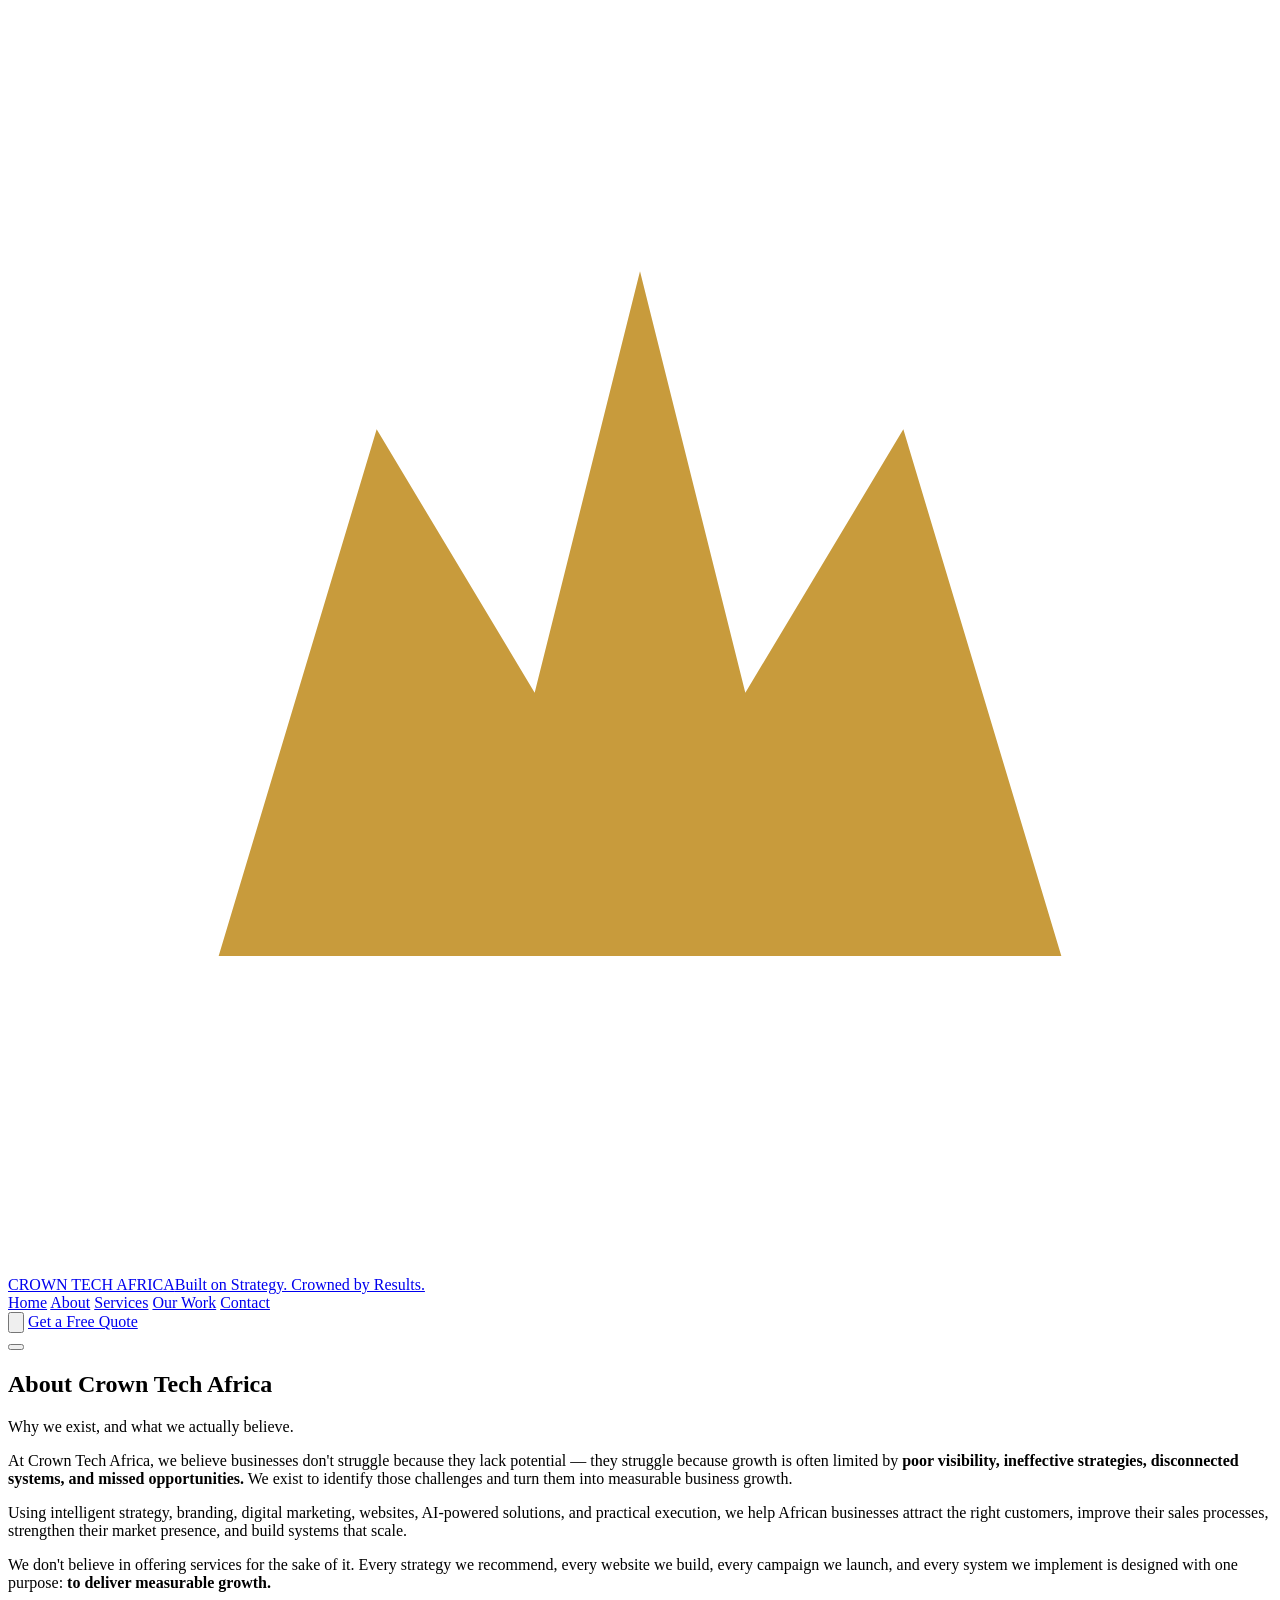
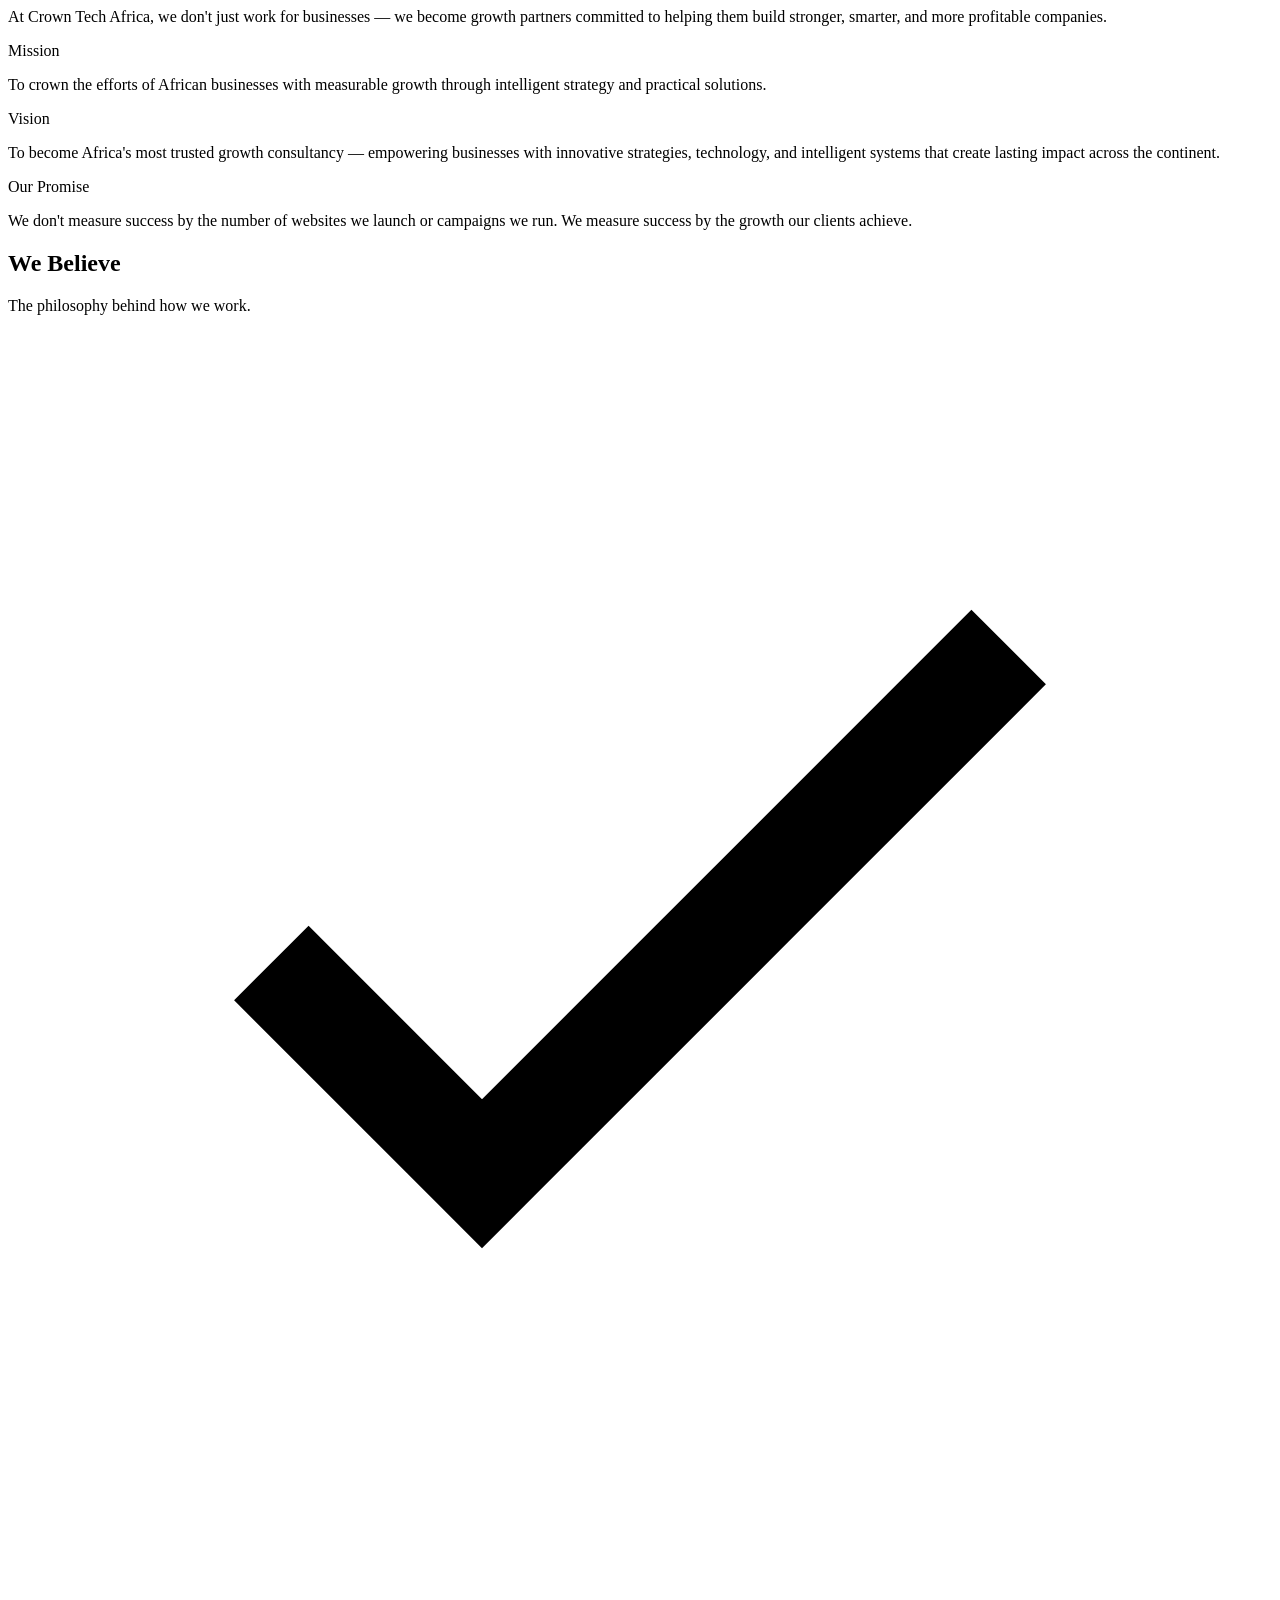
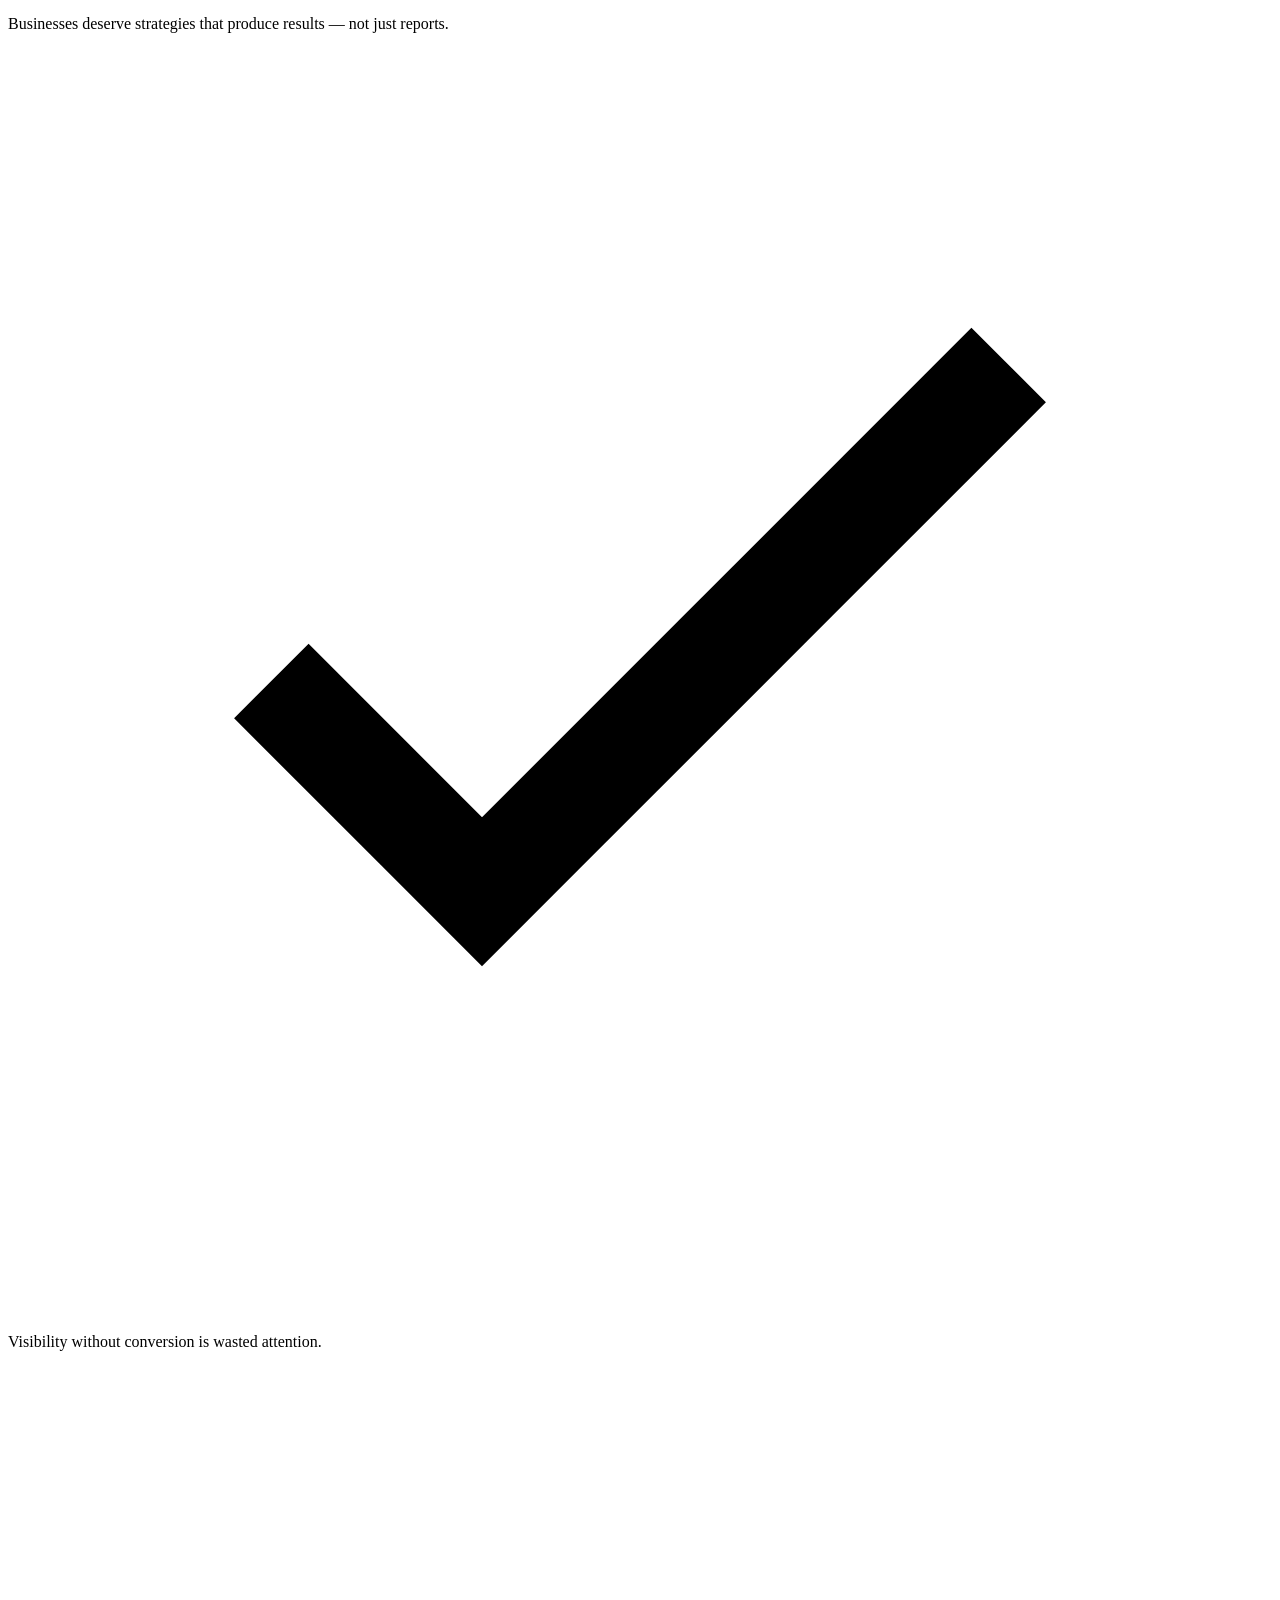
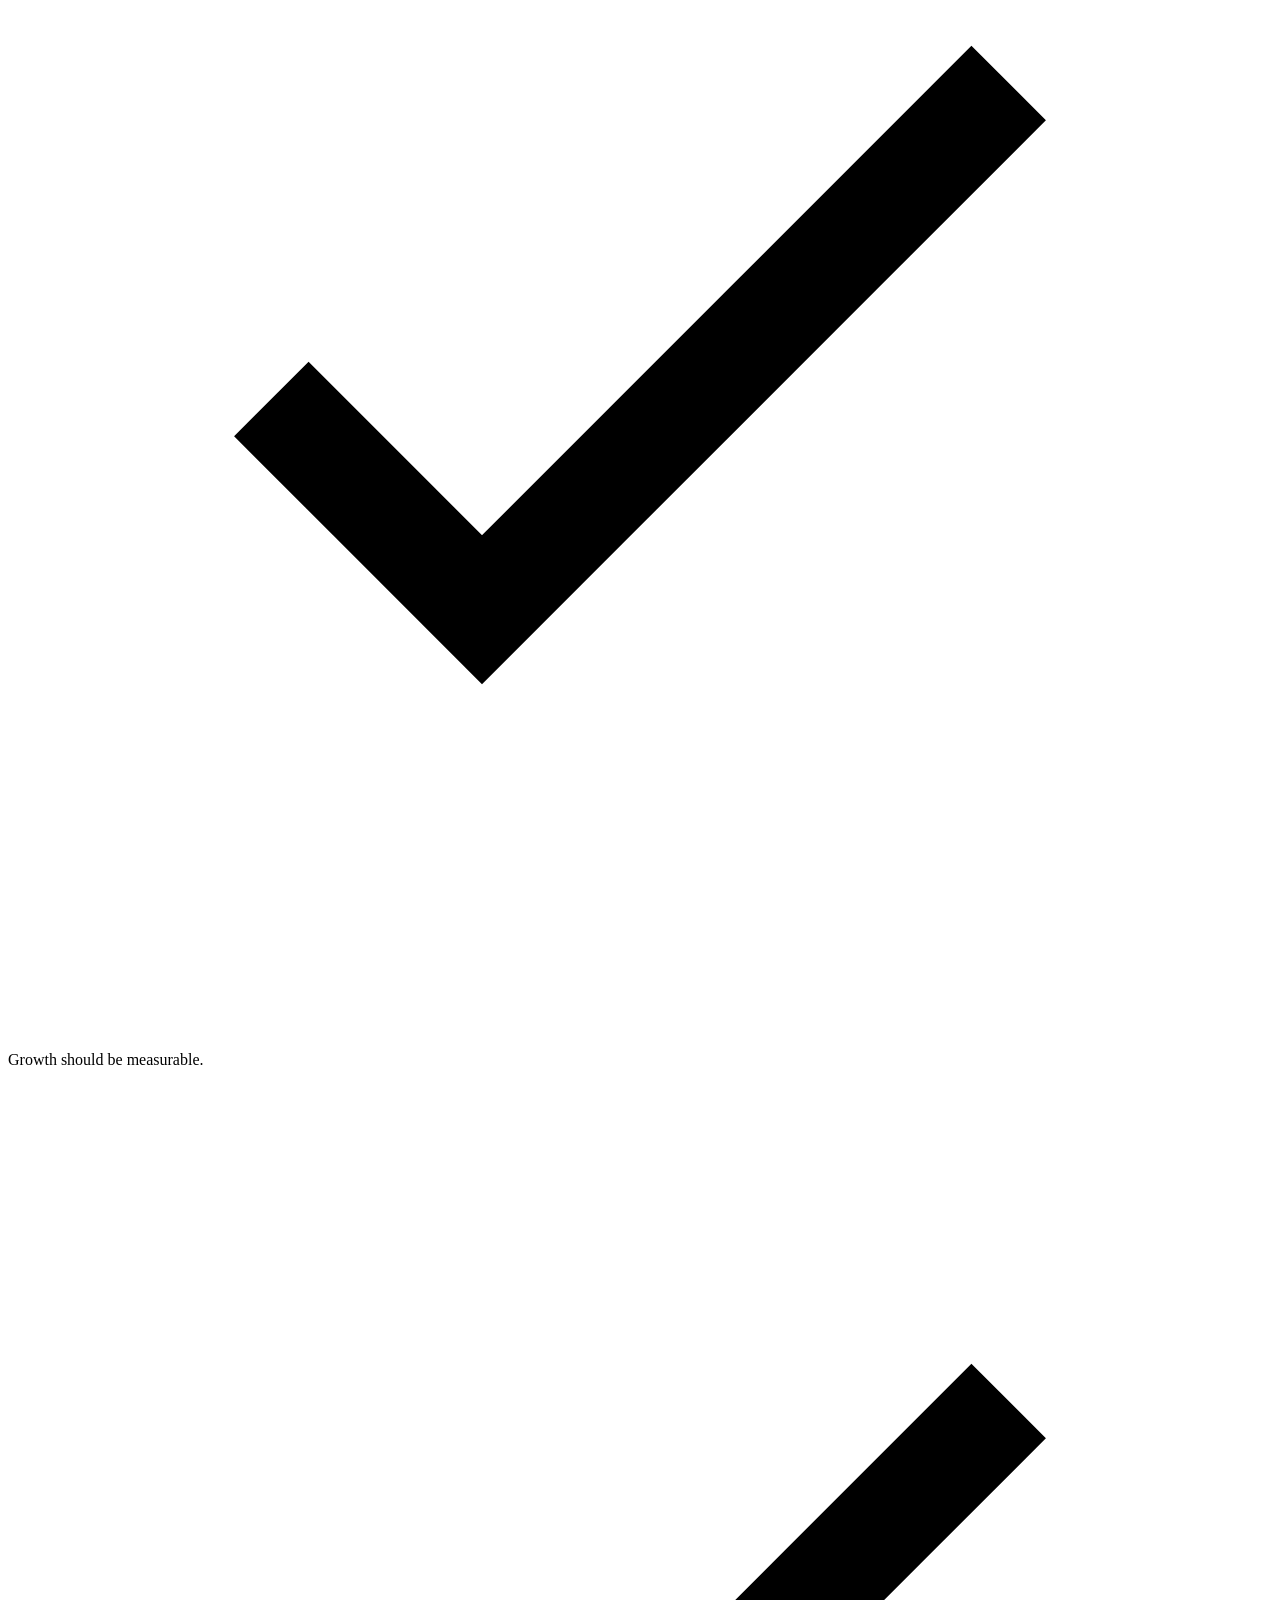
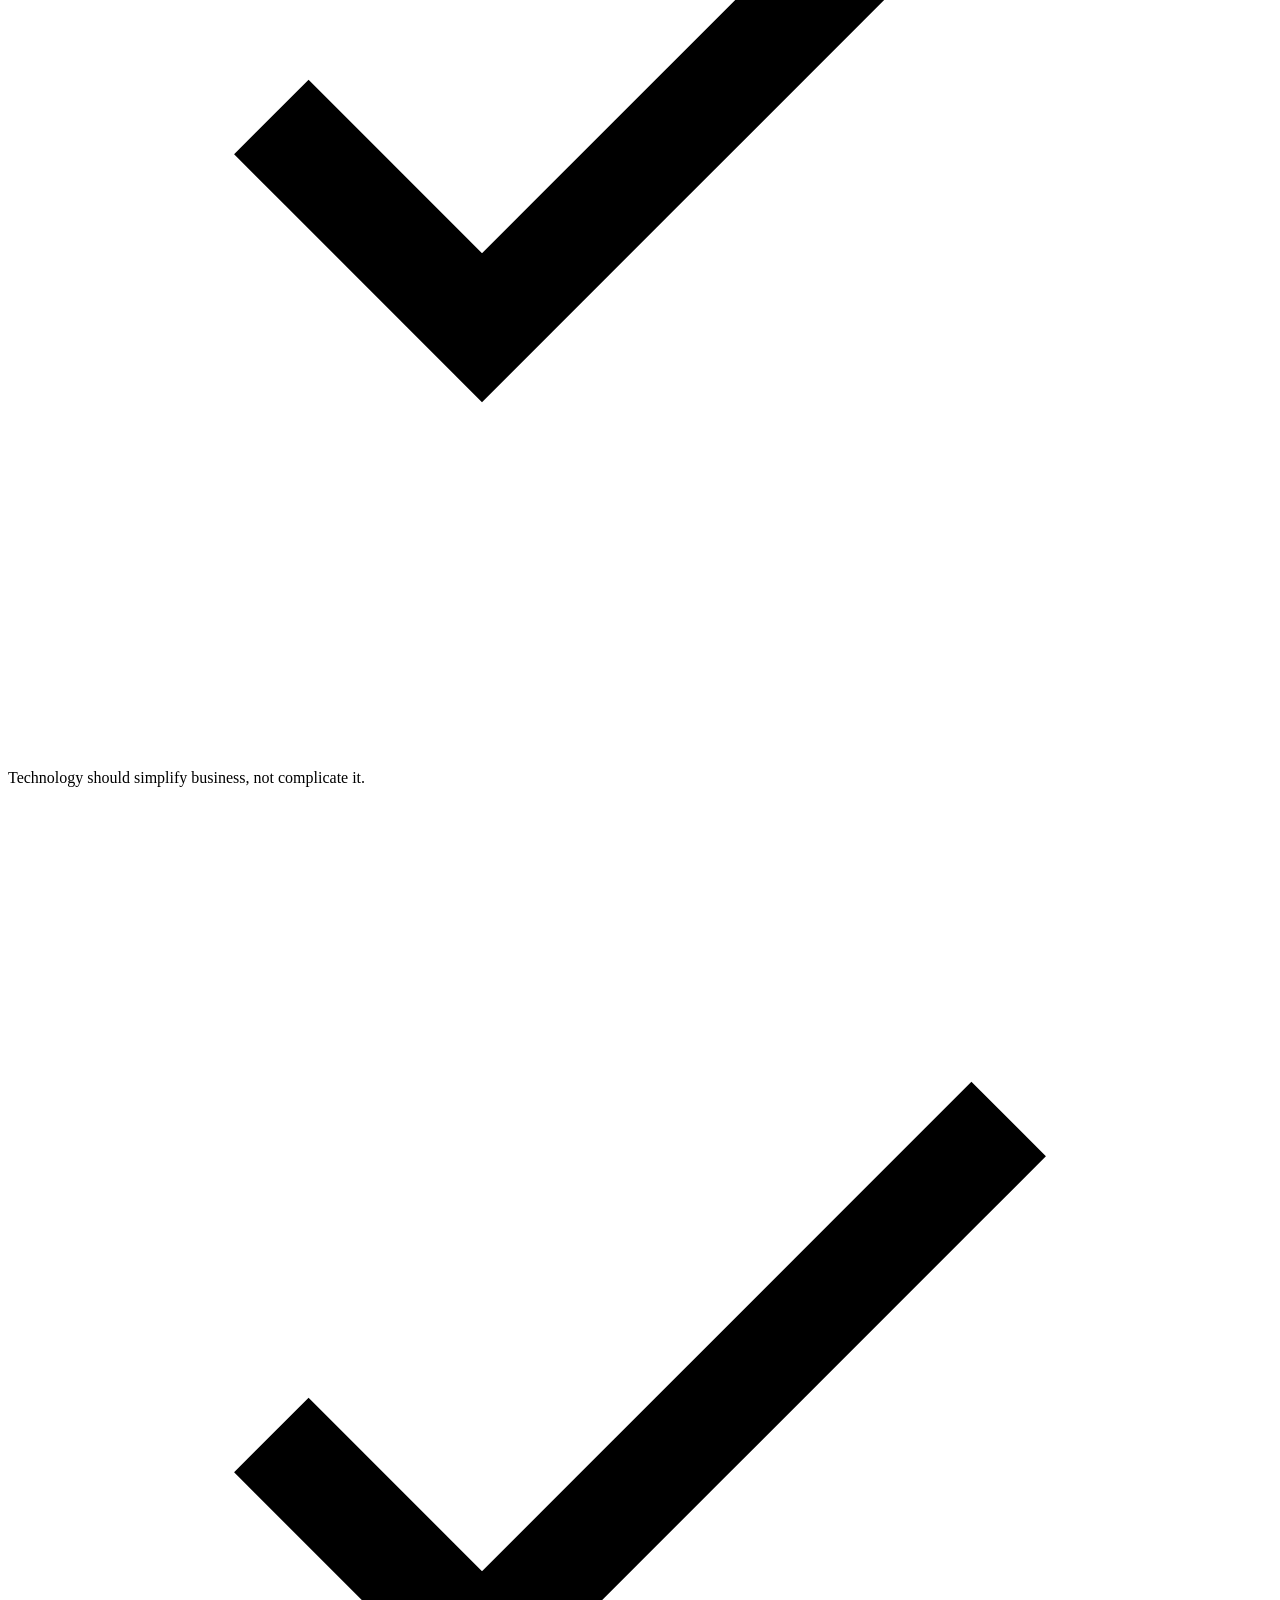
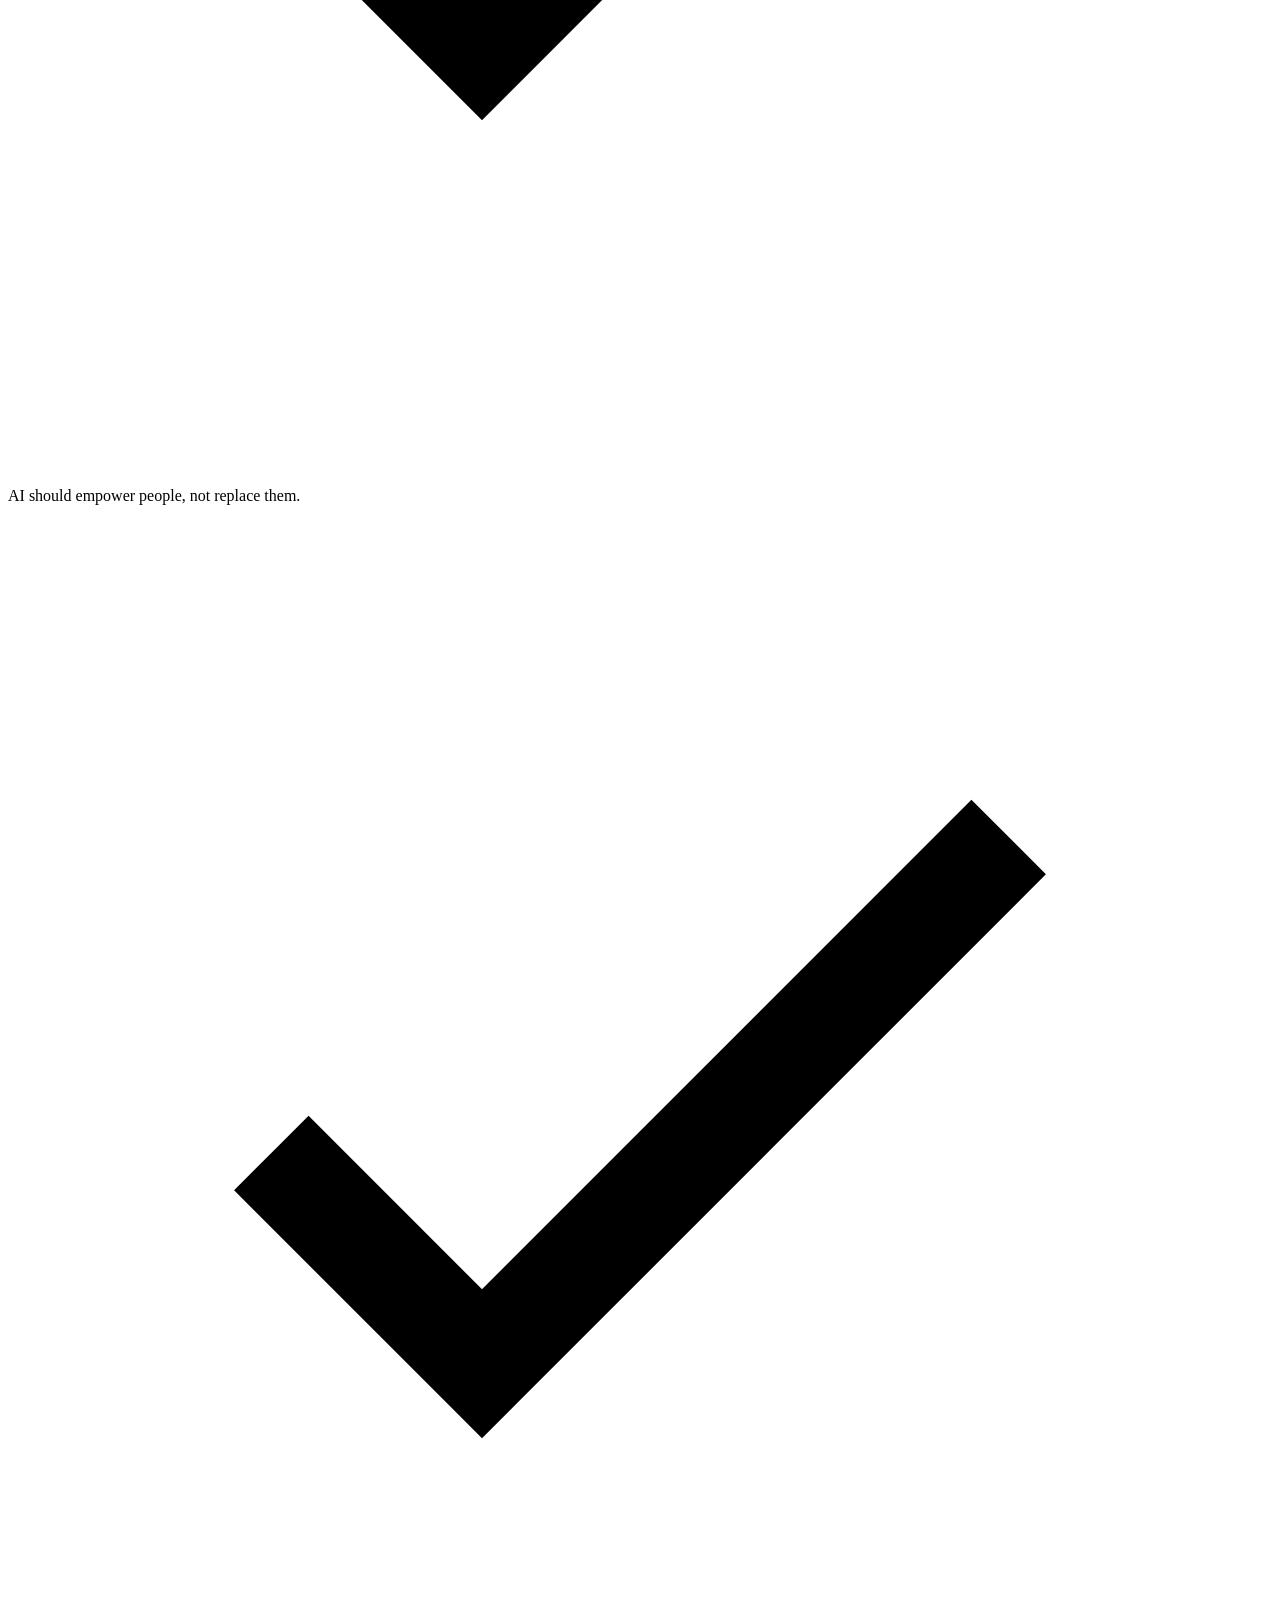
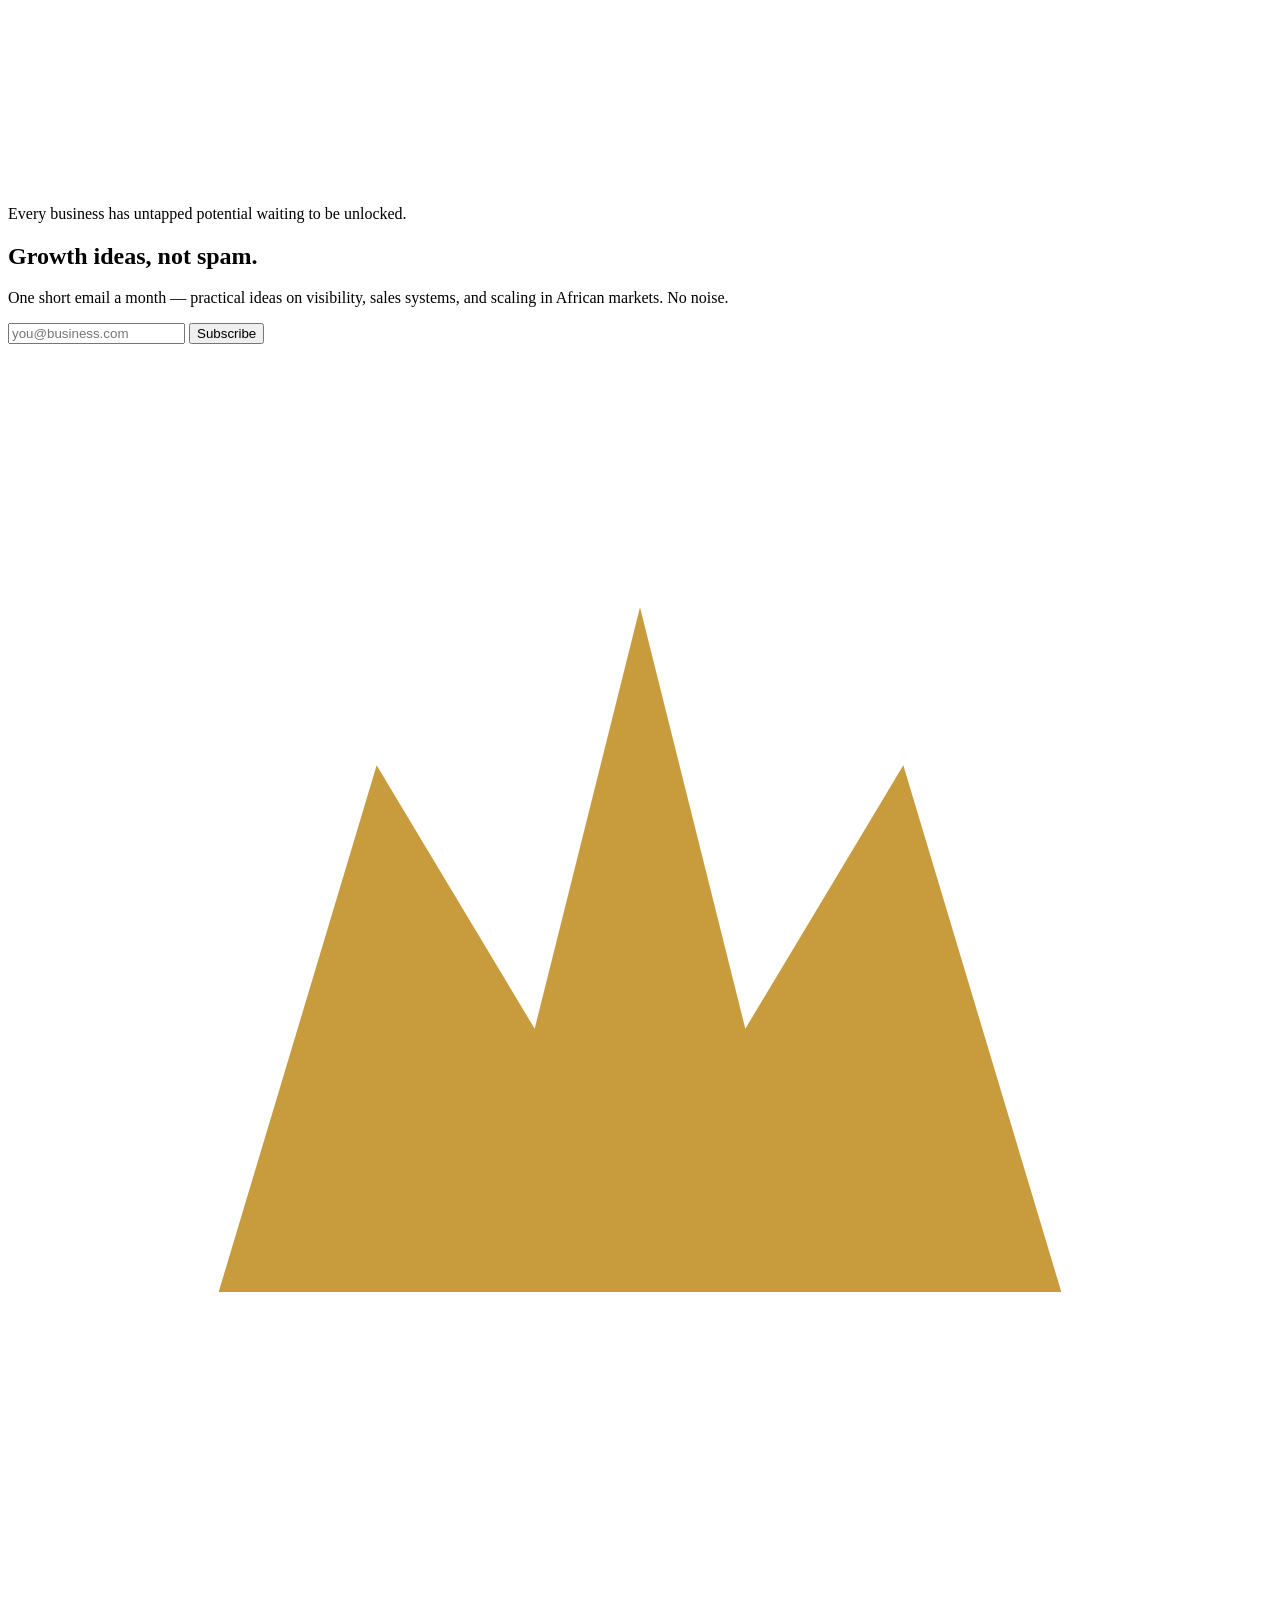
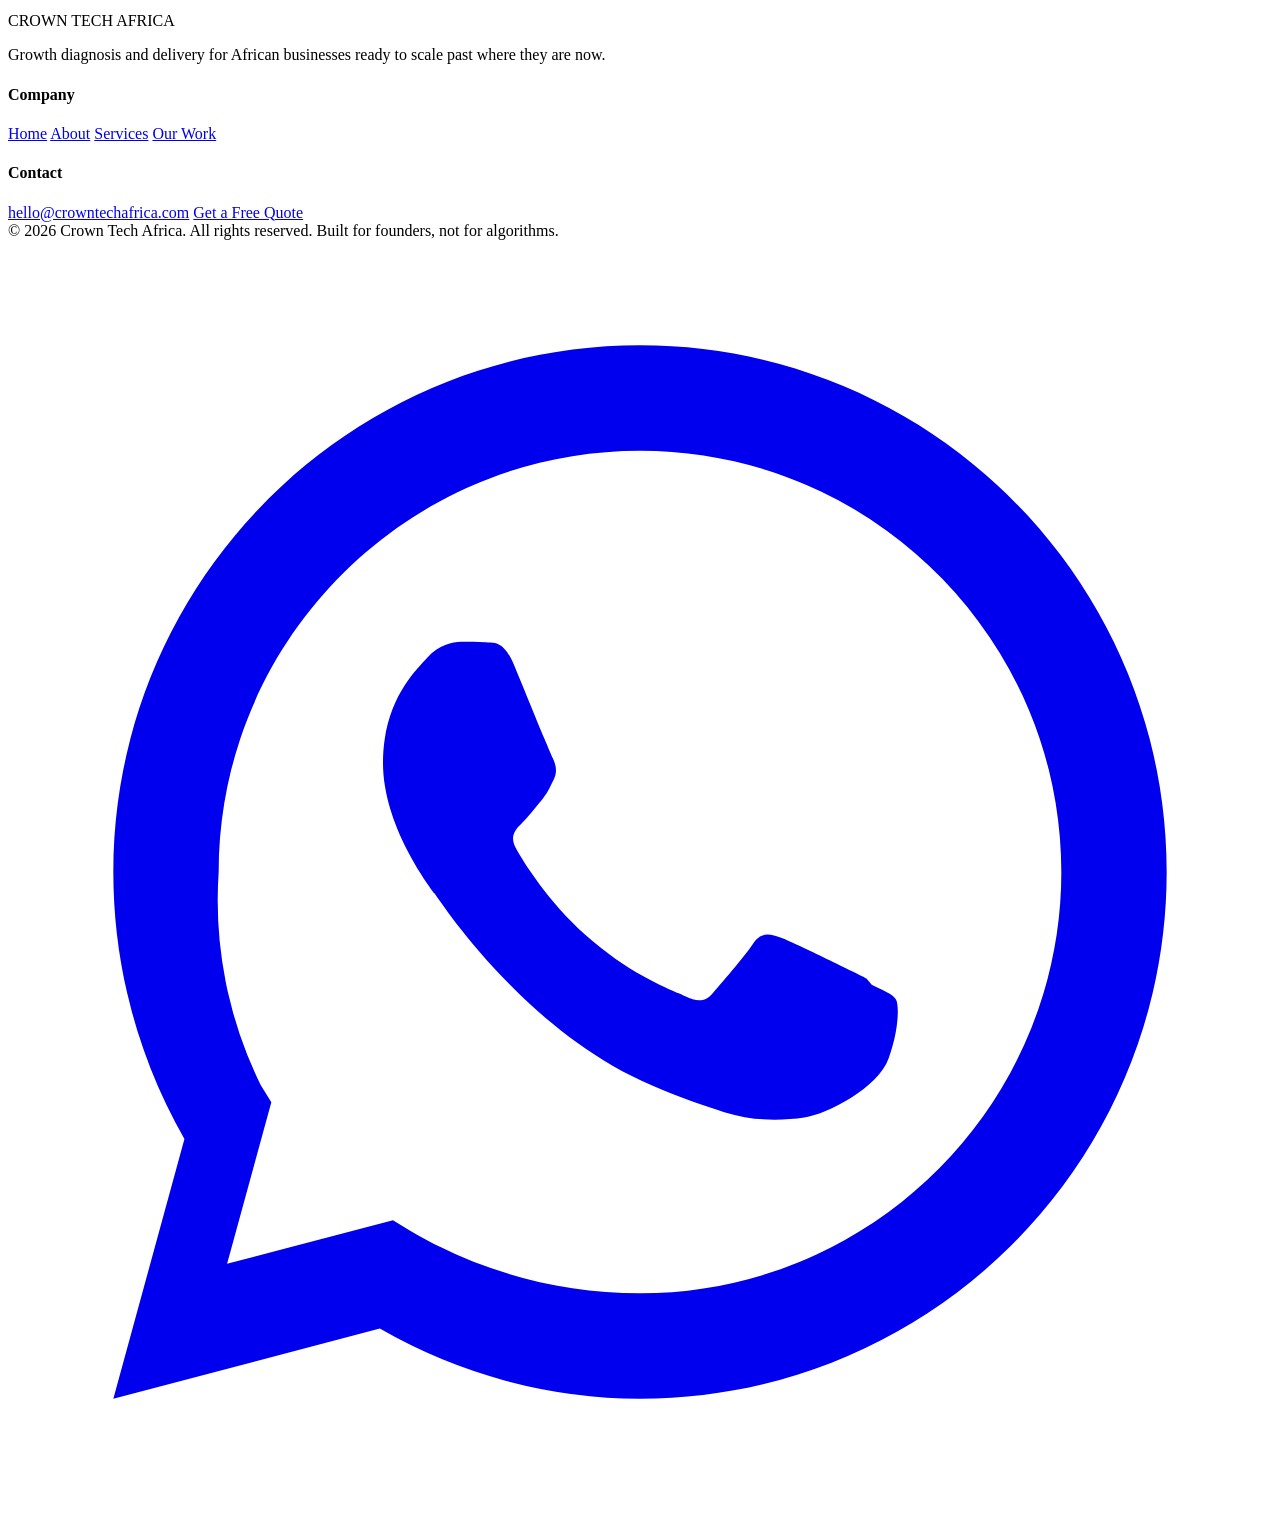
==== about.html @ 4c2766a7 "Add files via upload" ====
<!DOCTYPE html>
<html lang="en">
<head>
<meta charset="UTF-8">
<meta name="viewport" content="width=device-width, initial-scale=1.0">
<title>About — Crown Tech Africa</title>
<meta name="description" content="Why Crown Tech Africa exists: our mission, vision, and the philosophy behind how we work.">
<link rel="icon" type="image/svg+xml" href="data:image/svg+xml,%3Csvg xmlns='http://www.w3.org/2000/svg' viewBox='0 0 32 32'%3E%3Crect width='32' height='32' rx='6' fill='%230e0f1a'/%3E%3Cpath fill='%23c89b3c' d='M6 24 L9 11 L13 17 L16 7 L19 17 L23 11 L26 24 Z'/%3E%3C/svg%3E">
<link href="https://fonts.googleapis.com/css2?family=Fraunces:ital,opsz,wght@0,9..144,400;0,9..144,500;0,9..144,600;0,9..144,700;1,9..144,500&family=Inter:wght@400;500;600;700&family=IBM+Plex+Mono:wght@400;500&display=swap" rel="stylesheet">
<link rel="stylesheet" href="styles.css">
</head>
<body>
<header>
  <div class="wrap">
    <nav>
      <a href="index.html" class="brand-link">
        <div class="brand">
          <svg viewBox="0 0 24 24" fill="#c89b3c" stroke="none"><path d="M4 18 L7 8 L10 13 L12 5 L14 13 L17 8 L20 18 Z"/></svg>
          <span>CROWN TECH AFRICA<span class="sub">Built on Strategy. Crowned by Results.</span></span>
        </div>
      </a>
      <div class="nav-links">
        <a href="index.html">Home</a>
        <a href="about.html" class="active">About</a>
        <a href="services.html">Services</a>
        <a href="works.html">Our Work</a>
        <a href="contact.html">Contact</a>
      </div>
      <div class="nav-cta">
        <button class="theme-toggle" id="themeToggle" aria-label="Toggle light and dark mode">
          <svg id="themeIcon" viewBox="0 0 24 24" fill="none" stroke="currentColor" stroke-width="1.8" stroke-linecap="round"><path d="M20 14.5A8 8 0 1 1 9.5 4a6.5 6.5 0 0 0 10.5 10.5z"/></svg>
        </button>
        <a href="contact.html" class="btn btn-gold">Get a Free Quote</a>
      </div>
      <button class="burger" aria-label="Menu"><span></span><span></span><span></span></button>
    </nav>
  </div>
</header>

<section id="about">
  <div class="wrap">
    <div class="section-head">
      <h2>About Crown Tech Africa</h2>
      <p>Why we exist, and what we actually believe.</p>
    </div>

    <p class="about-intro">At Crown Tech Africa, we believe businesses don't struggle because they lack potential — they struggle because growth is often limited by <strong>poor visibility, ineffective strategies, disconnected systems, and missed opportunities.</strong> We exist to identify those challenges and turn them into measurable business growth.</p>

    <p class="about-intro">Using intelligent strategy, branding, digital marketing, websites, AI-powered solutions, and practical execution, we help African businesses attract the right customers, improve their sales processes, strengthen their market presence, and build systems that scale.</p>

    <p class="about-intro">We don't believe in offering services for the sake of it. Every strategy we recommend, every website we build, every campaign we launch, and every system we implement is designed with one purpose: <strong>to deliver measurable growth.</strong></p>

    <p class="about-intro">At Crown Tech Africa, we don't just work for businesses — we become growth partners committed to helping them build stronger, smarter, and more profitable companies.</p>

    <div class="pillar-grid">
      <div class="pillar-card">
        <div class="tag">Mission</div>
        <p>To crown the efforts of African businesses with measurable growth through intelligent strategy and practical solutions.</p>
      </div>
      <div class="pillar-card">
        <div class="tag">Vision</div>
        <p>To become Africa's most trusted growth consultancy — empowering businesses with innovative strategies, technology, and intelligent systems that create lasting impact across the continent.</p>
      </div>
      <div class="pillar-card">
        <div class="tag">Our Promise</div>
        <p>We don't measure success by the number of websites we launch or campaigns we run. We measure success by the growth our clients achieve.</p>
      </div>
    </div>

    <div class="section-head" style="border-top:none; padding-top:0;">
      <h2>We Believe</h2>
      <p>The philosophy behind how we work.</p>
    </div>
    <div class="belief-grid">
      <div class="belief-item">
        <svg viewBox="0 0 24 24" fill="none" stroke="currentColor" stroke-width="2"><path d="M5 12l4 4L19 6"/></svg>
        <p>Businesses deserve strategies that produce results — not just reports.</p>
      </div>
      <div class="belief-item">
        <svg viewBox="0 0 24 24" fill="none" stroke="currentColor" stroke-width="2"><path d="M5 12l4 4L19 6"/></svg>
        <p>Visibility without conversion is wasted attention.</p>
      </div>
      <div class="belief-item">
        <svg viewBox="0 0 24 24" fill="none" stroke="currentColor" stroke-width="2"><path d="M5 12l4 4L19 6"/></svg>
        <p>Growth should be measurable.</p>
      </div>
      <div class="belief-item">
        <svg viewBox="0 0 24 24" fill="none" stroke="currentColor" stroke-width="2"><path d="M5 12l4 4L19 6"/></svg>
        <p>Technology should simplify business, not complicate it.</p>
      </div>
      <div class="belief-item">
        <svg viewBox="0 0 24 24" fill="none" stroke="currentColor" stroke-width="2"><path d="M5 12l4 4L19 6"/></svg>
        <p>AI should empower people, not replace them.</p>
      </div>
      <div class="belief-item">
        <svg viewBox="0 0 24 24" fill="none" stroke="currentColor" stroke-width="2"><path d="M5 12l4 4L19 6"/></svg>
        <p>Every business has untapped potential waiting to be unlocked.</p>
      </div>
    </div>
  </div>
</section>


<section class="newsletter">
  <div class="wrap">
    <div class="newsletter-box">
      <div>
        <h2>Growth ideas, not spam.</h2>
        <p>One short email a month — practical ideas on visibility, sales systems, and scaling in African markets. No noise.</p>
      </div>
      <form id="newsletterForm" class="newsletter-form">
        <input type="email" id="newsletterEmail" placeholder="you@business.com" required>
        <button type="submit" class="btn btn-gold">Subscribe</button>
      </form>
    </div>
  </div>
</section>

<footer>
  <div class="wrap">
    <div class="footer-top">
      <div class="footer-brand">
        <div class="brand">
          <svg viewBox="0 0 24 24" fill="#c89b3c" stroke="none"><path d="M4 18 L7 8 L10 13 L12 5 L14 13 L17 8 L20 18 Z"/></svg>
          <span>CROWN TECH AFRICA</span>
        </div>
        <p>Growth diagnosis and delivery for African businesses ready to scale past where they are now.</p>
      </div>
      <div class="footer-links">
        <div class="footer-col">
          <h4 class="mono">Company</h4>
          <a href="index.html">Home</a>
          <a href="about.html">About</a>
          <a href="services.html">Services</a>
          <a href="works.html">Our Work</a>
        </div>
        <div class="footer-col">
          <h4 class="mono">Contact</h4>
          <a href="mailto:hello@crowntechafrica.com">hello@crowntechafrica.com</a>
          <a href="contact.html">Get a Free Quote</a>
        </div>
      </div>
    </div>
    <div class="footer-bottom">
      <span>© 2026 Crown Tech Africa. All rights reserved.</span>
      <span>Built for founders, not for algorithms.</span>
    </div>
  </div>
</footer>

<a href="https://wa.me/2348143482595" target="_blank" rel="noopener" class="whatsapp-float" aria-label="Chat on WhatsApp">
  <svg viewBox="0 0 24 24" fill="currentColor"><path d="M12 2C6.48 2 2 6.48 2 12c0 1.85.5 3.58 1.35 5.07L2 22l5.06-1.33A9.94 9.94 0 0 0 12 22c5.52 0 10-4.48 10-10S17.52 2 12 2zm0 18c-1.6 0-3.1-.44-4.38-1.2l-.31-.19-3.15.83.84-3.07-.2-.32A7.94 7.94 0 0 1 4 12c0-4.41 3.59-8 8-8s8 3.59 8 8-3.59 8-8 8zm4.3-5.98c-.24-.12-1.4-.69-1.62-.77-.22-.08-.38-.12-.54.12-.16.24-.62.77-.76.93-.14.16-.28.18-.52.06-.24-.12-1-.37-1.9-1.17-.7-.62-1.18-1.39-1.31-1.63-.14-.24-.01-.37.11-.49.11-.11.24-.28.36-.42.12-.14.16-.24.24-.4.08-.16.04-.3-.02-.42-.06-.12-.54-1.3-.74-1.78-.2-.47-.4-.4-.54-.41-.14-.01-.3-.01-.46-.01-.16 0-.42.06-.64.3-.22.24-.84.82-.84 2s.86 2.32.98 2.48c.12.16 1.7 2.6 4.12 3.64.58.25 1.03.4 1.38.51.58.18 1.1.16 1.52.1.46-.07 1.4-.57 1.6-1.12.2-.55.2-1.02.14-1.12-.06-.1-.22-.16-.46-.28z"/></svg>
</a>

<script src="script.js"></script>
</body>
</html>
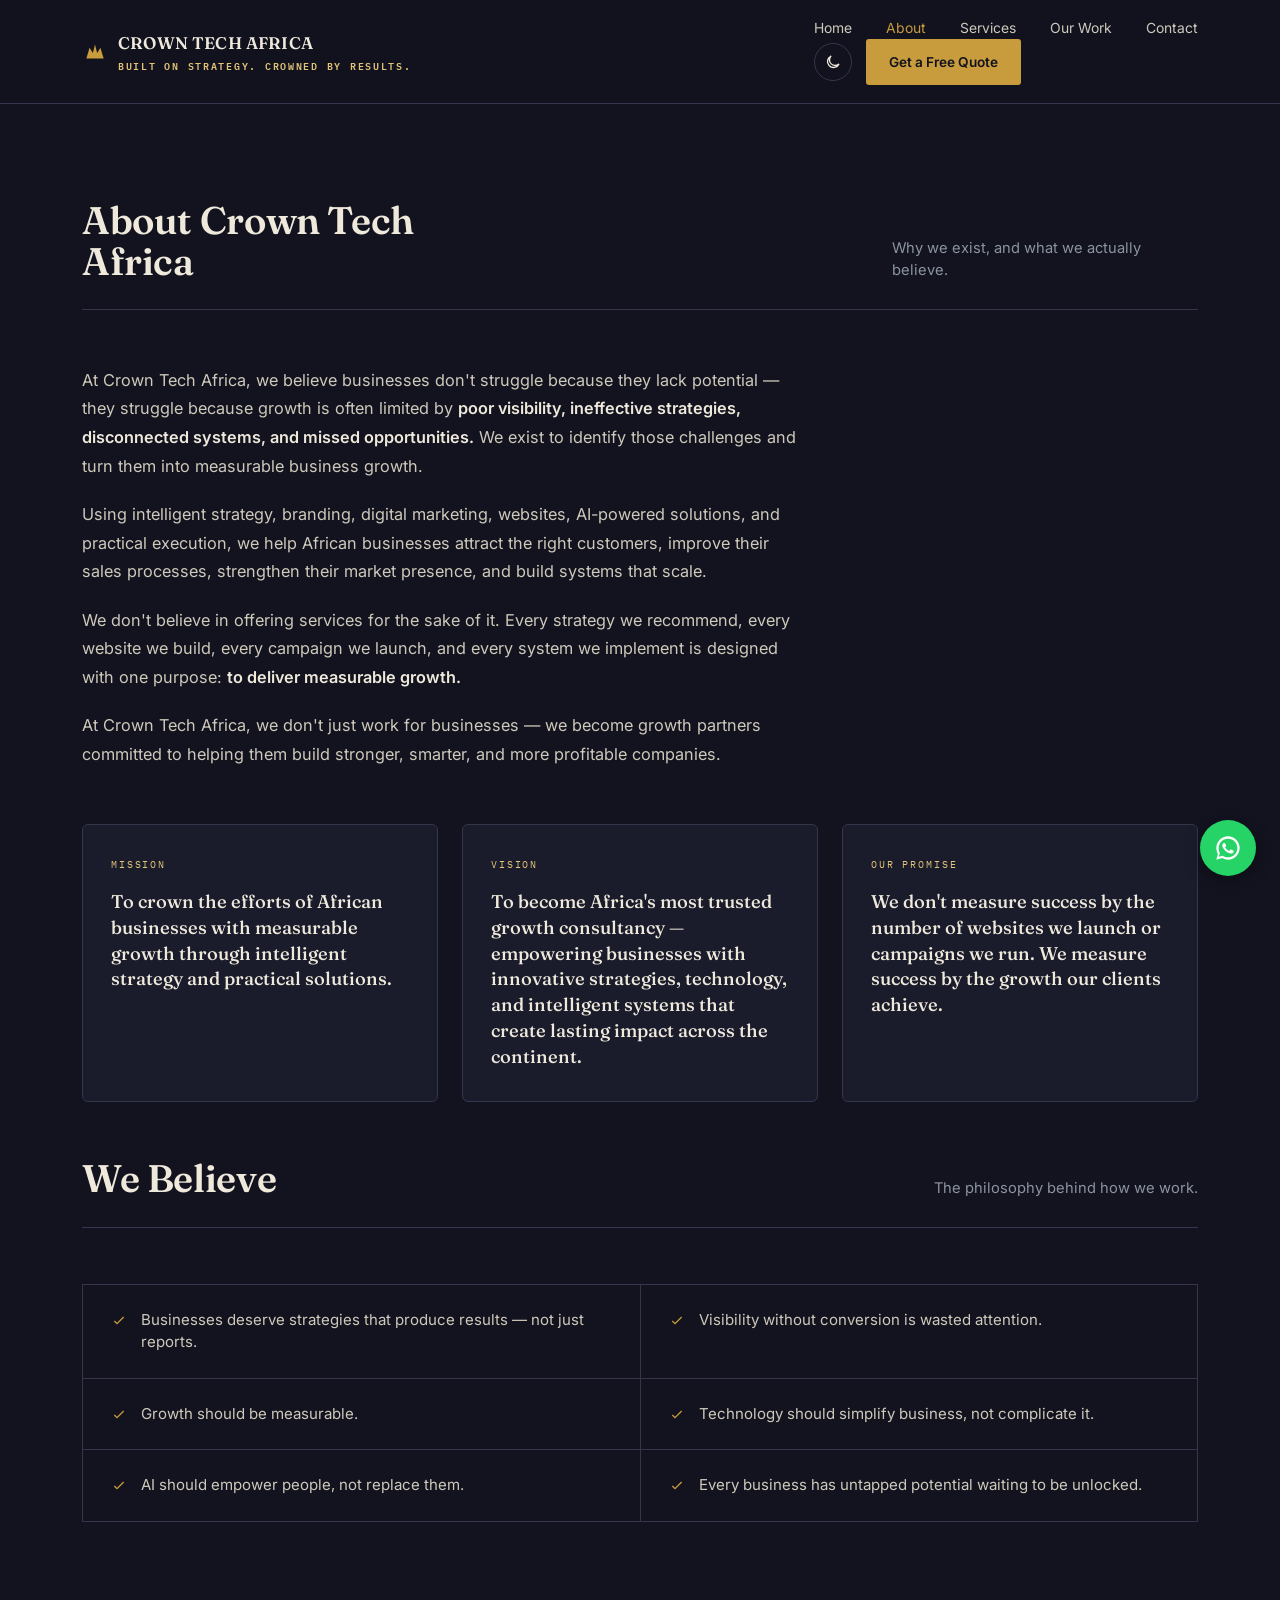
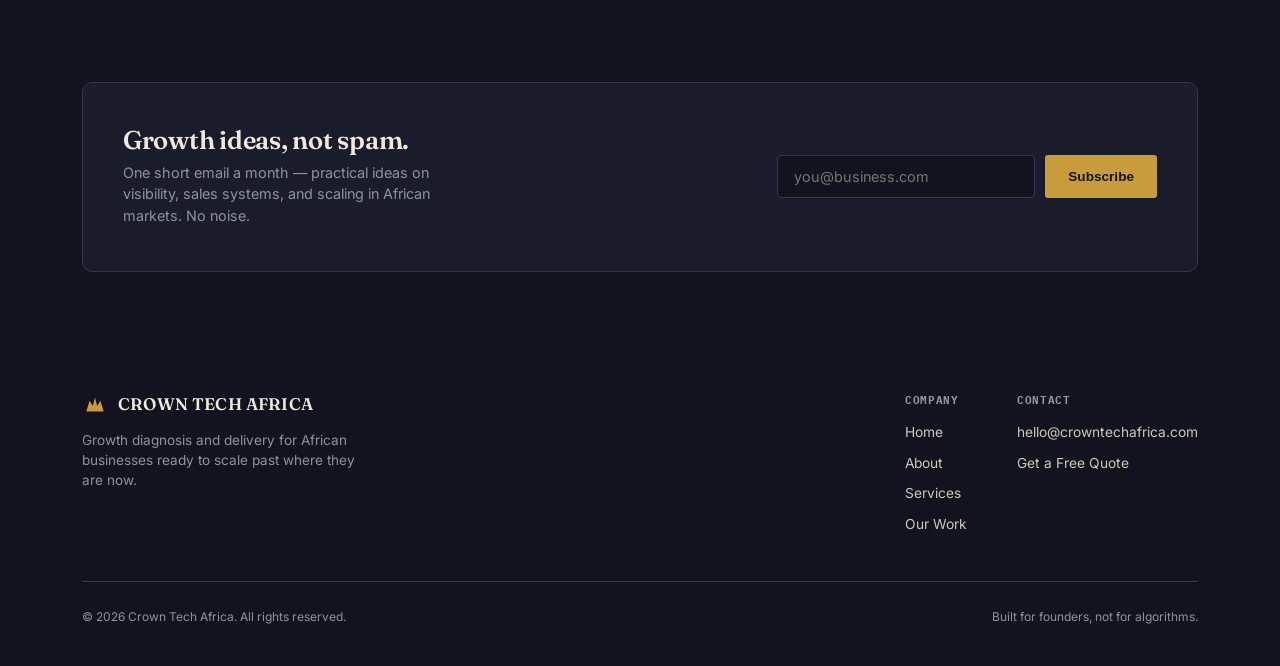
==== commit 58595032: "Add files via upload" ====
--- a/about.html
+++ b/about.html
@@ -19,18 +19,20 @@
           <span>CROWN TECH AFRICA<span class="sub">Built on Strategy. Crowned by Results.</span></span>
         </div>
       </a>
-      <div class="nav-links">
+      <div class="nav-menu">
+        <div class="nav-links">
         <a href="index.html">Home</a>
         <a href="about.html" class="active">About</a>
         <a href="services.html">Services</a>
         <a href="works.html">Our Work</a>
         <a href="contact.html">Contact</a>
       </div>
-      <div class="nav-cta">
+        <div class="nav-cta">
         <button class="theme-toggle" id="themeToggle" aria-label="Toggle light and dark mode">
           <svg id="themeIcon" viewBox="0 0 24 24" fill="none" stroke="currentColor" stroke-width="1.8" stroke-linecap="round"><path d="M20 14.5A8 8 0 1 1 9.5 4a6.5 6.5 0 0 0 10.5 10.5z"/></svg>
         </button>
         <a href="contact.html" class="btn btn-gold">Get a Free Quote</a>
+      </div>
       </div>
       <button class="burger" aria-label="Menu"><span></span><span></span><span></span></button>
     </nav>
--- a/styles.css
+++ b/styles.css
@@ -0,0 +1,629 @@
+  :root{
+    --ink: #12131f;
+    --ink-2: #1a1c2c;
+    --ink-3: #23253a;
+    --parchment: #efe9dc;
+    --parchment-dim: #cfc9bb;
+    --gold: #c89b3c;
+    --gold-soft: #e3c477;
+    --indigo: #454ab0;
+    --ember: #c56a3f;
+    --line: #34364c;
+    --sage: #8b93a0;
+    --header-bg: rgba(18,19,31,0.85);
+  }
+
+  body.light-mode{
+    --ink: #faf8f3;
+    --ink-2: #f1ebdd;
+    --ink-3: #ece4d2;
+    --parchment: #1c1d2a;
+    --parchment-dim: #4b4c5c;
+    --gold: #a97a26;
+    --gold-soft: #8f661d;
+    --ember: #a44f28;
+    --line: #e2d9c4;
+    --sage: #6d6e59;
+    --header-bg: rgba(250,248,243,0.88);
+  }
+
+  body{ transition: background .25s ease, color .25s ease; }
+  body *{ transition: background-color .25s ease, border-color .25s ease, color .25s ease; }
+
+  *{box-sizing:border-box; margin:0; padding:0;}
+
+  html{scroll-behavior:smooth;}
+
+  body{
+    background:var(--ink);
+    color:var(--parchment);
+    font-family:'Inter', sans-serif;
+    line-height:1.5;
+    overflow-x:hidden;
+  }
+
+  h1,h2,h3{
+    font-family:'Fraunces', serif;
+    font-weight:600;
+    letter-spacing:-0.01em;
+    line-height:1.05;
+  }
+
+  .mono{
+    font-family:'IBM Plex Mono', monospace;
+    letter-spacing:0.06em;
+    text-transform:uppercase;
+  }
+
+  a{color:inherit; text-decoration:none;}
+
+  .wrap{
+    max-width:1180px;
+    margin:0 auto;
+    padding:0 32px;
+  }
+
+  /* ---------- NAV ---------- */
+  header{
+    position:sticky; top:0; z-index:50;
+    background:var(--header-bg);
+    backdrop-filter: blur(10px);
+    border-bottom:1px solid var(--line);
+  }
+  nav{
+    display:flex; align-items:center; justify-content:space-between;
+    padding:18px 0;
+  }
+  .brand{
+    display:flex; align-items:center; gap:10px;
+    font-family:'Fraunces', serif;
+    font-weight:600;
+    font-size:1.05rem;
+    letter-spacing:0.01em;
+  }
+  .brand svg{width:26px; height:26px; flex-shrink:0;}
+  .brand .sub{
+    display:block;
+    font-family:'IBM Plex Mono', monospace;
+    font-size:0.6rem;
+    letter-spacing:0.18em;
+    color:var(--gold-soft);
+    text-transform:uppercase;
+    margin-top:1px;
+  }
+  .nav-links{
+    display:flex; gap:34px; align-items:center;
+  }
+  .nav-links a{
+    font-size:0.87rem; color:var(--parchment-dim);
+    transition:color .2s ease;
+  }
+  .nav-links a:hover{color:var(--gold-soft);}
+  .nav-links a.active{color:var(--gold);}
+  .brand-link{display:flex; align-items:center; gap:10px; text-decoration:none; color:inherit;}
+  .btn{
+    display:inline-flex; align-items:center; gap:8px;
+    padding:12px 22px;
+    border-radius:3px;
+    font-size:0.85rem;
+    font-weight:600;
+    cursor:pointer;
+    border:1px solid transparent;
+    transition:all .2s ease;
+  }
+  .btn-gold{
+    background:var(--gold);
+    color:var(--ink);
+  }
+  .btn-gold:hover{background:var(--gold-soft); transform:translateY(-1px);}
+  .btn-ghost{
+    border-color:var(--line);
+    color:var(--parchment);
+  }
+  .btn-ghost:hover{border-color:var(--gold-soft); color:var(--gold-soft);}
+  .nav-cta{display:flex; align-items:center; gap:14px;}
+  .theme-toggle{
+    display:flex; align-items:center; justify-content:center;
+    width:38px; height:38px;
+    border-radius:50%;
+    border:1px solid var(--line);
+    background:transparent;
+    color:var(--parchment);
+    cursor:pointer;
+    flex-shrink:0;
+  }
+  .theme-toggle:hover{border-color:var(--gold-soft); color:var(--gold-soft);}
+  .theme-toggle svg{width:18px; height:18px;}
+  .burger{display:none; background:none; border:none; cursor:pointer; padding:8px;}
+  .burger span{display:block; width:22px; height:2px; background:var(--parchment); margin:5px 0;}
+
+  /* ---------- HERO ---------- */
+  .hero{
+    padding:88px 0 60px;
+    position:relative;
+  }
+  .eyebrow{
+    font-size:0.72rem;
+    color:var(--gold-soft);
+    margin-bottom:20px;
+    display:flex; align-items:center; gap:10px;
+  }
+  .eyebrow::before{
+    content:'';
+    width:26px; height:1px;
+    background:var(--gold-soft);
+  }
+  .hero h1{
+    font-size:clamp(2.4rem, 5.4vw, 4.4rem);
+    max-width:14ch;
+    color:var(--parchment);
+  }
+  .hero h1 em{
+    font-style:italic;
+    color:var(--gold-soft);
+  }
+  .hero-sub{
+    max-width:46ch;
+    font-size:1.08rem;
+    color:var(--parchment-dim);
+    margin:26px 0 36px;
+  }
+  .hero-cta{display:flex; gap:16px; flex-wrap:wrap; margin-bottom:64px;}
+
+  /* signature pulse diagnostic */
+  .pulse-panel{
+    border:1px solid var(--line);
+    border-radius:6px;
+    background:linear-gradient(180deg, var(--ink-2), var(--ink));
+    padding:28px 28px 20px;
+  }
+  .pulse-head{
+    display:flex; justify-content:space-between; align-items:baseline;
+    margin-bottom:14px;
+    font-size:0.7rem;
+    color:var(--sage);
+  }
+  .pulse-svg{width:100%; height:auto; display:block;}
+  .pulse-line{
+    fill:none;
+    stroke:var(--gold);
+    stroke-width:2;
+    stroke-linecap:round;
+    stroke-linejoin:round;
+    stroke-dasharray:1400;
+    stroke-dashoffset:1400;
+    animation:draw 2.4s ease forwards 0.3s;
+  }
+  @keyframes draw{ to{ stroke-dashoffset:0; } }
+  .pulse-dot{ fill:var(--ink); stroke:var(--gold-soft); stroke-width:2; }
+  .pulse-labels{
+    display:grid;
+    grid-template-columns:repeat(4, 1fr);
+    gap:10px;
+    margin-top:14px;
+    padding-top:16px;
+    border-top:1px solid var(--line);
+  }
+  .pulse-labels div{font-size:0.65rem; color:var(--sage);}
+  .pulse-labels strong{display:block; color:var(--parchment); font-size:0.78rem; margin-top:4px; font-family:'Inter',sans-serif; text-transform:none; letter-spacing:0;}
+
+  @media (prefers-reduced-motion: reduce){
+    .pulse-line{ animation:none; stroke-dashoffset:0; }
+  }
+
+  /* ---------- SECTION SHARED ---------- */
+  section{padding:96px 0;}
+  .section-head{
+    display:flex; justify-content:space-between; align-items:flex-end;
+    flex-wrap:wrap; gap:20px;
+    margin-bottom:56px;
+    border-bottom:1px solid var(--line);
+    padding-bottom:28px;
+  }
+  .section-head h2{
+    font-size:clamp(1.7rem, 3vw, 2.5rem);
+    max-width:16ch;
+  }
+  .section-head p{
+    max-width:34ch;
+    color:var(--sage);
+    font-size:0.92rem;
+  }
+
+  /* ---------- DIAGNOSIS ---------- */
+  .diag-grid{
+    display:grid;
+    grid-template-columns:repeat(2, 1fr);
+    gap:1px;
+    background:var(--line);
+    border:1px solid var(--line);
+  }
+  .diag-card{
+    background:var(--ink);
+    padding:38px 34px;
+    transition:background .25s ease;
+  }
+  .diag-card:hover{background:var(--ink-2);}
+  .diag-tag{
+    font-size:0.66rem;
+    color:var(--ember);
+    margin-bottom:16px;
+  }
+  .diag-card h3{
+    font-size:1.4rem;
+    color:var(--parchment);
+    margin-bottom:12px;
+    font-weight:500;
+  }
+  .diag-card p{
+    color:var(--parchment-dim);
+    font-size:0.94rem;
+    margin-bottom:18px;
+  }
+  .diag-fix{
+    display:flex; gap:10px; align-items:flex-start;
+    font-size:0.86rem;
+    color:var(--gold-soft);
+    border-top:1px solid var(--line);
+    padding-top:16px;
+  }
+  .diag-fix svg{flex-shrink:0; margin-top:2px; width:14px; height:14px;}
+
+  /* ---------- APPROACH ---------- */
+  .approach-list{display:flex; flex-direction:column;}
+  .approach-item{
+    display:grid;
+    grid-template-columns:100px 1fr;
+    gap:30px;
+    padding:36px 0;
+    border-top:1px solid var(--line);
+  }
+  .approach-item:last-child{border-bottom:1px solid var(--line);}
+  .approach-num{
+    font-family:'Fraunces', serif;
+    font-style:italic;
+    font-size:2.6rem;
+    color:var(--indigo);
+  }
+  .approach-item h3{
+    font-size:1.3rem;
+    color:var(--parchment);
+    margin-bottom:10px;
+    font-weight:500;
+  }
+  .approach-item p{
+    color:var(--parchment-dim);
+    max-width:56ch;
+    font-size:0.96rem;
+  }
+
+  /* ---------- ABOUT ---------- */
+  .about-intro{
+    max-width:72ch;
+    color:var(--parchment-dim);
+    font-size:1.02rem;
+    line-height:1.75;
+    margin-bottom:20px;
+  }
+  .about-intro strong{color:var(--parchment); font-weight:600;}
+  .pillar-grid{
+    display:grid;
+    grid-template-columns:repeat(3, 1fr);
+    gap:24px;
+    margin:56px 0;
+  }
+  .pillar-card{
+    border:1px solid var(--line);
+    border-radius:6px;
+    padding:32px 28px;
+    background:var(--ink-2);
+  }
+  .pillar-card .tag{
+    font-family:'IBM Plex Mono', monospace;
+    font-size:0.65rem;
+    letter-spacing:0.18em;
+    color:var(--gold-soft);
+    text-transform:uppercase;
+    margin-bottom:16px;
+  }
+  .pillar-card p{
+    font-family:'Fraunces', serif;
+    font-size:1.15rem;
+    font-weight:500;
+    color:var(--parchment);
+    line-height:1.4;
+  }
+  .belief-grid{
+    display:grid;
+    grid-template-columns:1fr 1fr;
+    gap:1px;
+    background:var(--line);
+    border:1px solid var(--line);
+  }
+  .belief-item{
+    background:var(--ink);
+    padding:24px 28px;
+    display:flex;
+    align-items:flex-start;
+    gap:14px;
+  }
+  .belief-item svg{width:16px; height:16px; color:var(--gold); flex-shrink:0; margin-top:4px;}
+  .belief-item p{color:var(--parchment-dim); font-size:0.94rem; line-height:1.5;}
+
+  /* ---------- INDUSTRIES ---------- */
+  .industries-grid{
+    display:grid;
+    grid-template-columns:repeat(6, 1fr);
+    gap:1px;
+    background:var(--line);
+    border:1px solid var(--line);
+  }
+  .industry-card{
+    background:var(--ink);
+    padding:32px 16px;
+    display:flex;
+    flex-direction:column;
+    align-items:center;
+    gap:14px;
+    text-align:center;
+    transition:background .2s ease;
+  }
+  .industry-card:hover{background:var(--ink-2);}
+  .industry-card svg{width:26px; height:26px; color:var(--gold-soft);}
+  .industry-card span{
+    font-family:'IBM Plex Mono', monospace;
+    font-size:0.68rem;
+    letter-spacing:0.08em;
+    text-transform:uppercase;
+    color:var(--parchment-dim);
+  }
+
+  /* ---------- SERVICES ---------- */
+  .services-grid{
+    display:grid;
+    grid-template-columns:repeat(3, 1fr);
+    gap:24px;
+  }
+  .service-card{
+    border:1px solid var(--line);
+    border-radius:6px;
+    padding:30px 26px;
+    background:var(--ink-2);
+    transition:border-color .2s ease, transform .2s ease;
+  }
+  .service-card:hover{
+    border-color:var(--gold);
+    transform:translateY(-3px);
+  }
+  .service-card svg{width:26px; height:26px; color:var(--gold-soft); margin-bottom:20px;}
+  .service-card h3{
+    font-size:1.05rem;
+    font-weight:600;
+    font-family:'Inter', sans-serif;
+    color:var(--parchment);
+    margin-bottom:10px;
+  }
+  .service-card p{
+    font-size:0.87rem;
+    color:var(--sage);
+  }
+
+  /* ---------- CTA / CONTACT ---------- */
+  .contact{
+    background:var(--ink-2);
+    border-top:1px solid var(--line);
+    border-bottom:1px solid var(--line);
+  }
+  .contact-grid{
+    display:grid;
+    grid-template-columns:1fr 1fr;
+    gap:60px;
+    align-items:center;
+  }
+  .contact h2{
+    font-size:clamp(1.8rem, 3.4vw, 2.7rem);
+    margin-bottom:20px;
+  }
+  .contact p{color:var(--parchment-dim); max-width:42ch; font-size:0.98rem; margin-bottom:10px;}
+  .contact-links{display:flex; flex-direction:column; gap:12px; margin-top:22px;}
+  .contact-link{
+    display:flex; align-items:center; gap:12px;
+    padding:14px 18px;
+    border:1px solid var(--line);
+    border-radius:6px;
+    color:var(--parchment);
+    font-size:0.92rem;
+    transition:border-color .2s ease, transform .2s ease;
+  }
+  .contact-link:hover{border-color:var(--gold); transform:translateX(3px);}
+  .contact-link svg{width:19px; height:19px; color:var(--gold-soft); flex-shrink:0;}
+  .hours-note{
+    display:flex; align-items:center; gap:10px;
+    margin-top:18px;
+    font-size:0.82rem;
+    color:var(--sage);
+  }
+  .hours-note svg{width:15px; height:15px; flex-shrink:0;}
+
+  /* ---------- NEWSLETTER ---------- */
+  .newsletter{padding:64px 0;}
+  .newsletter-box{
+    background:var(--ink-2);
+    border:1px solid var(--line);
+    border-radius:10px;
+    padding:44px 40px;
+    display:flex;
+    justify-content:space-between;
+    align-items:center;
+    gap:40px;
+    flex-wrap:wrap;
+  }
+  .newsletter-box h2{font-size:1.6rem; color:var(--parchment); margin-bottom:8px;}
+  .newsletter-box p{color:var(--sage); font-size:0.9rem; max-width:38ch;}
+  .newsletter-form{display:flex; gap:10px; flex-wrap:wrap;}
+  .newsletter-form input{
+    background:var(--ink);
+    border:1px solid var(--line);
+    border-radius:4px;
+    padding:12px 16px;
+    color:var(--parchment);
+    font-family:'Inter', sans-serif;
+    font-size:0.9rem;
+    min-width:240px;
+  }
+  .newsletter-form input:focus{outline:2px solid var(--gold-soft); outline-offset:1px; border-color:var(--gold-soft);}
+  .newsletter-note{font-size:0.78rem; color:var(--sage); margin-top:10px; width:100%;}
+
+  /* ---------- WORKS ---------- */
+  .filter-tabs{display:flex; gap:10px; flex-wrap:wrap; margin-bottom:40px;}
+  .filter-tab{
+    font-family:'IBM Plex Mono', monospace;
+    font-size:0.72rem;
+    letter-spacing:0.08em;
+    text-transform:uppercase;
+    padding:9px 18px;
+    border:1px solid var(--line);
+    border-radius:30px;
+    color:var(--sage);
+    background:transparent;
+    cursor:pointer;
+    transition:all .2s ease;
+  }
+  .filter-tab.active, .filter-tab:hover{
+    border-color:var(--gold);
+    color:var(--gold-soft);
+  }
+  .works-empty{
+    border:1px dashed var(--line);
+    border-radius:8px;
+    padding:70px 40px;
+    text-align:center;
+  }
+  .works-empty svg{width:36px; height:36px; color:var(--gold-soft); margin-bottom:20px;}
+  .works-empty h3{font-family:'Fraunces', serif; font-size:1.4rem; color:var(--parchment); margin-bottom:10px; font-weight:500;}
+  .works-empty p{color:var(--sage); font-size:0.92rem; max-width:44ch; margin:0 auto;}
+  .form-panel{
+    background:var(--ink);
+    border:1px solid var(--line);
+    border-radius:8px;
+    padding:34px;
+  }
+  .field{margin-bottom:18px;}
+  .field label{
+    display:block;
+    font-size:0.68rem;
+    color:var(--sage);
+    margin-bottom:8px;
+  }
+  .field input, .field select, .field textarea{
+    width:100%;
+    background:var(--ink-3);
+    border:1px solid var(--line);
+    border-radius:6px;
+    padding:12px 14px;
+    color:var(--parchment);
+    font-family:'Inter', sans-serif;
+    font-size:0.92rem;
+  }
+  .field textarea{resize:vertical; min-height:130px; line-height:1.5;}
+  .field input:focus, .field select:focus, .field textarea:focus{
+    outline:2px solid var(--gold-soft);
+    outline-offset:1px;
+    border-color:var(--gold-soft);
+  }
+  .field input:invalid:not(:placeholder-shown), .field textarea:invalid:not(:placeholder-shown){
+    border-color:var(--ember);
+  }
+  .field-row{display:grid; grid-template-columns:1fr 1fr; gap:16px;}
+  .field-optional{color:var(--sage); font-weight:400; text-transform:none; letter-spacing:0; font-size:0.68rem;}
+  .form-panel .btn{width:100%; justify-content:center; margin-top:6px; position:relative;}
+  .form-panel .btn[disabled]{opacity:0.7; cursor:not-allowed;}
+  .btn-spinner{
+    display:none;
+    width:16px; height:16px;
+    border:2px solid rgba(18,19,31,0.3);
+    border-top-color:var(--ink);
+    border-radius:50%;
+    animation:spin 0.7s linear infinite;
+  }
+  .btn[data-loading="true"] .btn-spinner{display:inline-block;}
+  .btn[data-loading="true"] .btn-label{display:none;}
+  @keyframes spin{ to{ transform:rotate(360deg); } }
+
+  .quote-success{
+    display:none;
+    text-align:center;
+    padding:20px 4px;
+    animation:fadeIn .4s ease;
+  }
+  .quote-success.visible{display:block;}
+  @keyframes fadeIn{ from{opacity:0; transform:translateY(6px);} to{opacity:1; transform:translateY(0);} }
+  .quote-success svg{width:44px; height:44px; color:var(--gold); margin-bottom:18px;}
+  .quote-success h3{font-family:'Fraunces', serif; font-size:1.5rem; color:var(--parchment); margin-bottom:12px; font-weight:600;}
+  .quote-success p{color:var(--parchment-dim); font-size:0.95rem; line-height:1.6; max-width:40ch; margin:0 auto 24px;}
+  .form-note{font-size:0.72rem; color:var(--sage); margin-top:14px; text-align:center;}
+
+  /* ---------- FOOTER ---------- */
+  footer{padding:56px 0 40px;}
+  .footer-top{
+    display:flex; justify-content:space-between; align-items:flex-start;
+    flex-wrap:wrap; gap:30px;
+    padding-bottom:36px;
+    border-bottom:1px solid var(--line);
+    margin-bottom:26px;
+  }
+  .footer-brand p{color:var(--sage); font-size:0.85rem; max-width:32ch; margin-top:12px;}
+  .footer-links{display:flex; gap:50px; flex-wrap:wrap;}
+  .footer-col h4{font-size:0.68rem; color:var(--sage); margin-bottom:14px;}
+  .footer-col a{display:block; font-size:0.86rem; color:var(--parchment-dim); margin-bottom:10px;}
+  .footer-col a:hover{color:var(--gold-soft);}
+  .footer-bottom{display:flex; justify-content:space-between; font-size:0.75rem; color:var(--sage); flex-wrap:wrap; gap:10px;}
+
+  /* ---------- RESPONSIVE ---------- */
+  @media (max-width: 860px){
+    .nav-links, .nav-cta{display:none;}
+    .burger{display:block;}
+    .diag-grid{grid-template-columns:1fr;}
+    .pillar-grid{grid-template-columns:1fr;}
+    .belief-grid{grid-template-columns:1fr;}
+    .industries-grid{grid-template-columns:repeat(3, 1fr);}
+    .services-grid{grid-template-columns:1fr 1fr;}
+    .contact-grid{grid-template-columns:1fr;}
+    .pulse-labels{grid-template-columns:repeat(2,1fr); row-gap:14px;}
+    .approach-item{grid-template-columns:1fr; gap:8px;}
+  }
+  @media (max-width: 560px){
+    .wrap{padding:0 20px;}
+    .services-grid{grid-template-columns:1fr;}
+    .industries-grid{grid-template-columns:repeat(2, 1fr);}
+    .newsletter-box{flex-direction:column; align-items:flex-start; text-align:left;}
+    .newsletter-form{width:100%;}
+    .newsletter-form input{flex:1; min-width:0;}
+    .field-row{grid-template-columns:1fr;}
+    section{padding:64px 0;}
+    .hero{padding-top:48px;}
+  }
+
+  :focus-visible{outline:2px solid var(--gold-soft); outline-offset:2px;}
+
+  .whatsapp-float{
+    position:fixed;
+    bottom:24px;
+    right:24px;
+    width:56px;
+    height:56px;
+    border-radius:50%;
+    background:#25D366;
+    display:flex;
+    align-items:center;
+    justify-content:center;
+    box-shadow:0 4px 16px rgba(0,0,0,0.35);
+    z-index:60;
+    transition:transform .2s ease;
+  }
+  .whatsapp-float:hover{transform:scale(1.08);}
+  .whatsapp-float svg{width:28px; height:28px; color:#fff;}
+  @media (max-width:560px){
+    .whatsapp-float{width:50px; height:50px; bottom:18px; right:18px;}
+    .whatsapp-float svg{width:25px; height:25px;}
+  }
